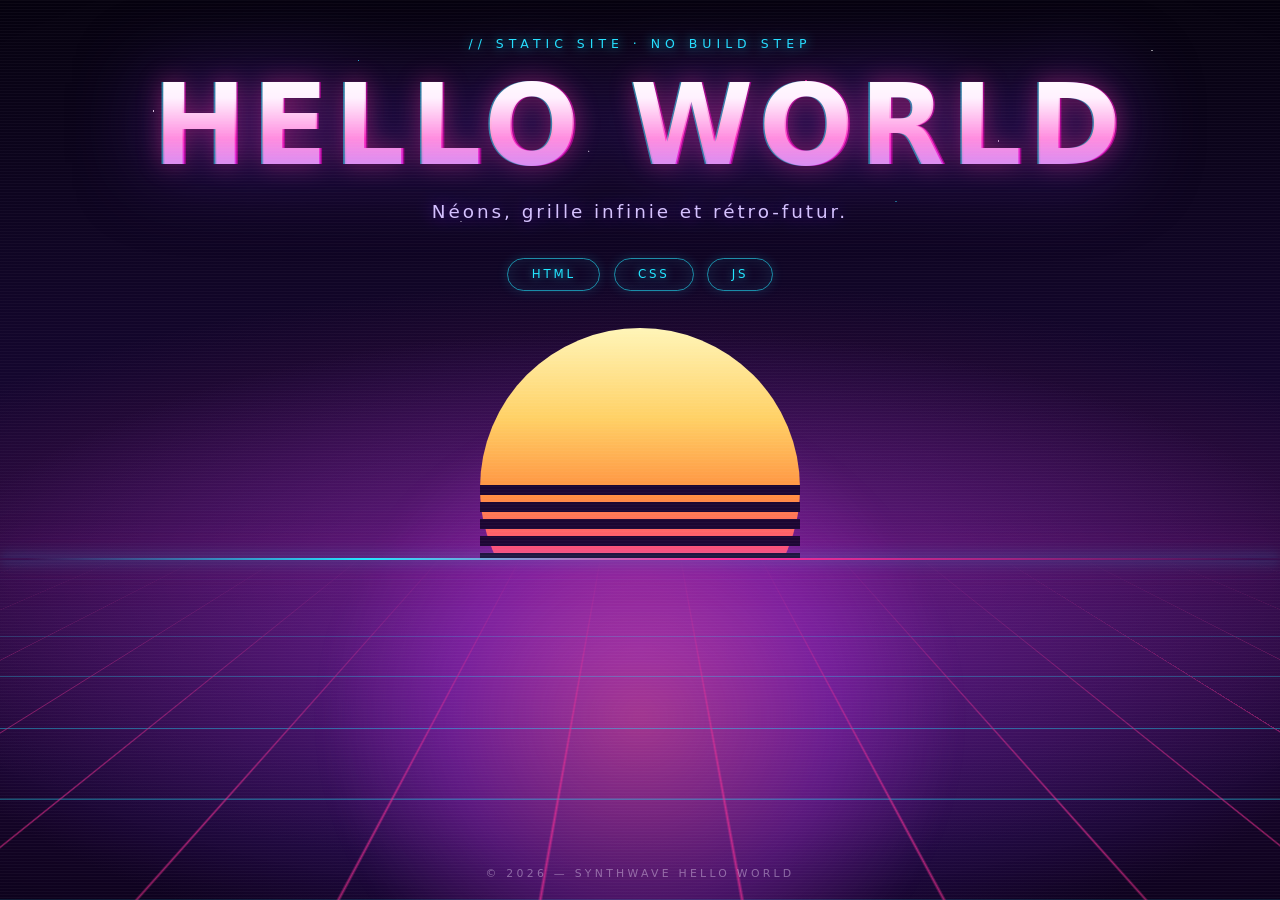
==== index.html @ bf8c0aaa "feat: replace project with a single-page synthwave Hello World site Static site with no build step a" ====
<!doctype html>
<html lang="fr">
<head>
  <meta charset="utf-8">
  <meta name="viewport" content="width=device-width, initial-scale=1">
  <title>HELLO WORLD — Synthwave</title>
  <meta name="description" content="Un site statique d'une page, hommage au synthwave : soleil néon, grille infinie et Hello World.">
  <link rel="icon" href="favicon.svg" type="image/svg+xml">
  <link rel="stylesheet" href="style.css">
</head>
<body>
  <div class="scene" aria-hidden="true">
    <div class="stars"></div>
    <div class="sun-halo"></div>
    <div class="sun"></div>
    <div class="horizon"></div>
    <div class="grid"></div>
  </div>

  <main class="content">
    <p class="eyebrow">// static site · no build step</p>
    <h1 class="title" data-text="HELLO WORLD">HELLO WORLD</h1>
    <p class="subtitle">Néons, grille infinie et rétro-futur.</p>
    <nav class="links" aria-label="Liens">
      <a href="https://developer.mozilla.org/fr/docs/Web/HTML">HTML</a>
      <a href="https://developer.mozilla.org/fr/docs/Web/CSS">CSS</a>
      <a href="https://developer.mozilla.org/fr/docs/Web/JavaScript">JS</a>
    </nav>
  </main>

  <footer class="footer">
    <span>© <span id="year">2026</span> — synthwave hello world</span>
  </footer>

  <script>
    document.getElementById("year").textContent = new Date().getFullYear();
  </script>
</body>
</html>
---- style.css ----
:root {
  --bg-deep: #06020f;
  --bg-mid: #14062e;
  --bg-low: #26093f;
  --pink: #ff2e97;
  --magenta: #ff00c8;
  --cyan: #21e6ff;
  --purple: #7b2ff7;
  --ink: #f4e9ff;
  --stripe: #1b0733;

  /* Ligne d'horizon : centre du soleil et début de la grille */
  --horizon: 62%;
  --sun-size: min(40vmin, 320px);
}

*,
*::before,
*::after {
  box-sizing: border-box;
}

html,
body {
  height: 100%;
}

body {
  margin: 0;
  min-height: 100svh;
  display: flex;
  flex-direction: column;
  align-items: center;
  overflow-x: hidden;
  color: var(--ink);
  font-family: "Avenir Next", "Trebuchet MS", system-ui, sans-serif;
  background:
    radial-gradient(120% 60% at 50% 64%, rgba(255, 46, 151, 0.22) 0%, rgba(255, 46, 151, 0) 55%),
    radial-gradient(90% 55% at 50% 72%, rgba(123, 47, 247, 0.5) 0%, rgba(123, 47, 247, 0) 65%),
    linear-gradient(180deg, var(--bg-deep) 0%, var(--bg-mid) 42%, var(--bg-low) 62%, #100322 100%);
}

/* ---------- Décor ---------- */

.scene {
  position: fixed;
  inset: 0;
  overflow: hidden;
  pointer-events: none;
  z-index: 0;
  perspective: 900px;
  perspective-origin: 50% var(--horizon);
}

.stars {
  position: absolute;
  inset: 0 0 44% 0;
  background-image:
    radial-gradient(1.5px 1.5px at 12% 22%, rgba(255, 255, 255, 0.85) 50%, transparent 51%),
    radial-gradient(1.5px 1.5px at 28% 12%, rgba(33, 230, 255, 0.8) 50%, transparent 51%),
    radial-gradient(1.5px 1.5px at 46% 30%, rgba(255, 255, 255, 0.65) 50%, transparent 51%),
    radial-gradient(2px 2px at 63% 16%, rgba(255, 46, 151, 0.85) 50%, transparent 51%),
    radial-gradient(1.5px 1.5px at 78% 28%, rgba(255, 255, 255, 0.7) 50%, transparent 51%),
    radial-gradient(1.5px 1.5px at 90% 10%, rgba(255, 255, 255, 0.55) 50%, transparent 51%),
    radial-gradient(1.5px 1.5px at 36% 44%, rgba(255, 255, 255, 0.4) 50%, transparent 51%),
    radial-gradient(1.5px 1.5px at 70% 40%, rgba(33, 230, 255, 0.45) 50%, transparent 51%);
  animation: twinkle 5s ease-in-out infinite alternate;
}

.sun-halo {
  position: absolute;
  left: 50%;
  top: calc(var(--horizon) - var(--sun-size) / 2);
  width: calc(var(--sun-size) * 2);
  aspect-ratio: 1;
  translate: -50% 0;
  border-radius: 50%;
  background: radial-gradient(
    circle,
    rgba(255, 90, 160, 0.45) 0%,
    rgba(190, 50, 220, 0.28) 42%,
    rgba(120, 40, 200, 0) 70%
  );
  filter: blur(10px);
}

/* Le soleil plonge derrière l'horizon : on ne garde que la partie visible */
.sun {
  position: absolute;
  left: 50%;
  top: calc(var(--horizon) - var(--sun-size) * 0.72);
  width: var(--sun-size);
  aspect-ratio: 1;
  translate: -50% 0;
  border-radius: 50%;
  background: linear-gradient(180deg, #fff5b8 0%, #ffd166 28%, #ff9040 52%, #ff2e97 78%, #a81c96 100%);
  clip-path: inset(0 0 28% 0);
}

/* Fentes horizontales typiques du coucher de soleil synthwave */
.sun::after {
  content: "";
  position: absolute;
  inset: 47% 0 0 0;
  background: repeating-linear-gradient(
    to bottom,
    transparent 0 7px,
    var(--stripe) 7px 17px
  );
}

.horizon {
  position: absolute;
  left: 0;
  right: 0;
  top: var(--horizon);
  height: 2px;
  background: linear-gradient(90deg, transparent 2%, var(--cyan), var(--pink) 55%, transparent 98%);
  box-shadow:
    0 0 14px rgba(33, 230, 255, 0.7),
    0 0 40px rgba(255, 46, 151, 0.55);
}

.grid {
  position: absolute;
  left: 50%;
  top: var(--horizon);
  width: 420vmax;
  height: 80vh;
  translate: -50% 0;
  transform: rotateX(76deg);
  transform-origin: 50% 0;
  background-image:
    linear-gradient(to right, rgba(255, 46, 151, 0.6) 1px, transparent 1px),
    linear-gradient(to bottom, rgba(33, 230, 255, 0.55) 1px, transparent 1px);
  background-size: 80px 80px;
  background-position: center 0;
  mask-image: linear-gradient(to bottom, transparent 0%, rgba(0, 0, 0, 0.3) 30%, #000 70%, #000 100%);
  -webkit-mask-image: linear-gradient(to bottom, transparent 0%, rgba(0, 0, 0, 0.3) 30%, #000 70%, #000 100%);
  animation: grid-scroll 2.6s linear infinite;
}

/* ---------- Contenu ---------- */

.content {
  position: relative;
  z-index: 2;
  width: 100%;
  max-width: 74rem;
  margin: 4vh auto 0;
  padding: 0 1.5rem;
  text-align: center;
}

.eyebrow {
  margin: 0 0 1.1rem;
  font-size: clamp(0.62rem, 1.5vw, 0.78rem);
  letter-spacing: 0.4em;
  text-transform: uppercase;
  color: var(--cyan);
  text-shadow: 0 0 12px rgba(33, 230, 255, 0.85);
}

.title {
  position: relative;
  margin: 0;
  font-family: "Futura", "Avenir Next Condensed", "Trebuchet MS", system-ui, sans-serif;
  font-size: clamp(2.1rem, 11vw, 7rem);
  font-weight: 800;
  line-height: 1;
  letter-spacing: 0.05em;
  background: linear-gradient(180deg, #ffffff 0%, #ffe6fb 26%, var(--pink) 62%, var(--purple) 100%);
  -webkit-background-clip: text;
  background-clip: text;
  color: transparent;
  filter: drop-shadow(0 0 12px rgba(255, 46, 151, 0.4)) drop-shadow(0 0 40px rgba(123, 47, 247, 0.5));
  animation: flicker 7s infinite;
}

/* Aberration chromatique */
.title::before,
.title::after {
  content: attr(data-text);
  position: absolute;
  inset: 0;
  background: none;
  -webkit-background-clip: border-box;
  background-clip: border-box;
  opacity: 0.5;
  mix-blend-mode: screen;
  pointer-events: none;
}

.title::before {
  color: var(--cyan);
  translate: -0.014em 0;
}

.title::after {
  color: var(--magenta);
  translate: 0.014em 0;
}

.subtitle {
  margin: 1.3rem 0 0;
  font-size: clamp(0.9rem, 2.2vw, 1.15rem);
  letter-spacing: 0.16em;
  color: #d8c6ff;
  text-shadow: 0 0 18px rgba(123, 47, 247, 0.7);
}

.links {
  display: flex;
  flex-wrap: wrap;
  gap: 0.85rem;
  justify-content: center;
  margin-top: 2.2rem;
}

.links a {
  padding: 0.55rem 1.45rem;
  border: 1px solid rgba(33, 230, 255, 0.6);
  border-radius: 999px;
  color: var(--cyan);
  font-size: 0.74rem;
  letter-spacing: 0.24em;
  text-decoration: none;
  text-transform: uppercase;
  text-shadow: 0 0 10px rgba(33, 230, 255, 0.7);
  box-shadow: inset 0 0 18px rgba(33, 230, 255, 0.1), 0 0 12px rgba(33, 230, 255, 0.15);
  transition: color 0.25s ease, border-color 0.25s ease, box-shadow 0.25s ease, translate 0.25s ease;
}

.links a:hover,
.links a:focus-visible {
  color: #fff;
  border-color: var(--pink);
  box-shadow: inset 0 0 22px rgba(255, 46, 151, 0.3), 0 0 24px rgba(255, 46, 151, 0.5);
  translate: 0 -2px;
  outline: none;
}

.footer {
  position: relative;
  z-index: 2;
  margin-top: auto;
  padding: 1.5rem 1rem 1.25rem;
  font-size: 0.68rem;
  letter-spacing: 0.3em;
  text-transform: uppercase;
  color: rgba(244, 233, 255, 0.4);
  text-align: center;
}

/* ---------- Effets plein écran ---------- */

body::after {
  content: "";
  position: fixed;
  inset: 0;
  z-index: 5;
  pointer-events: none;
  background:
    repeating-linear-gradient(to bottom, rgba(255, 255, 255, 0.03) 0 1px, transparent 1px 3px),
    radial-gradient(125% 95% at 50% 45%, transparent 58%, rgba(0, 0, 0, 0.5) 100%);
}

/* ---------- Animations ---------- */

@keyframes grid-scroll {
  from { background-position: center 0; }
  to { background-position: center 80px; }
}

@keyframes twinkle {
  from { opacity: 0.6; }
  to { opacity: 1; }
}

@keyframes flicker {
  0%, 92%, 100% { opacity: 1; }
  93% { opacity: 0.75; }
  94% { opacity: 1; }
  96% { opacity: 0.88; }
  97% { opacity: 1; }
}

@media (prefers-reduced-motion: reduce) {
  *,
  *::before,
  *::after {
    animation: none !important;
    transition: none !important;
  }
}

@media (max-height: 640px) {
  .content {
    margin-top: 3vh;
  }

  :root {
    --horizon: 64%;
  }
}

@media (max-width: 420px) {
  .eyebrow {
    letter-spacing: 0.28em;
  }

  .footer {
    letter-spacing: 0.18em;
  }
}
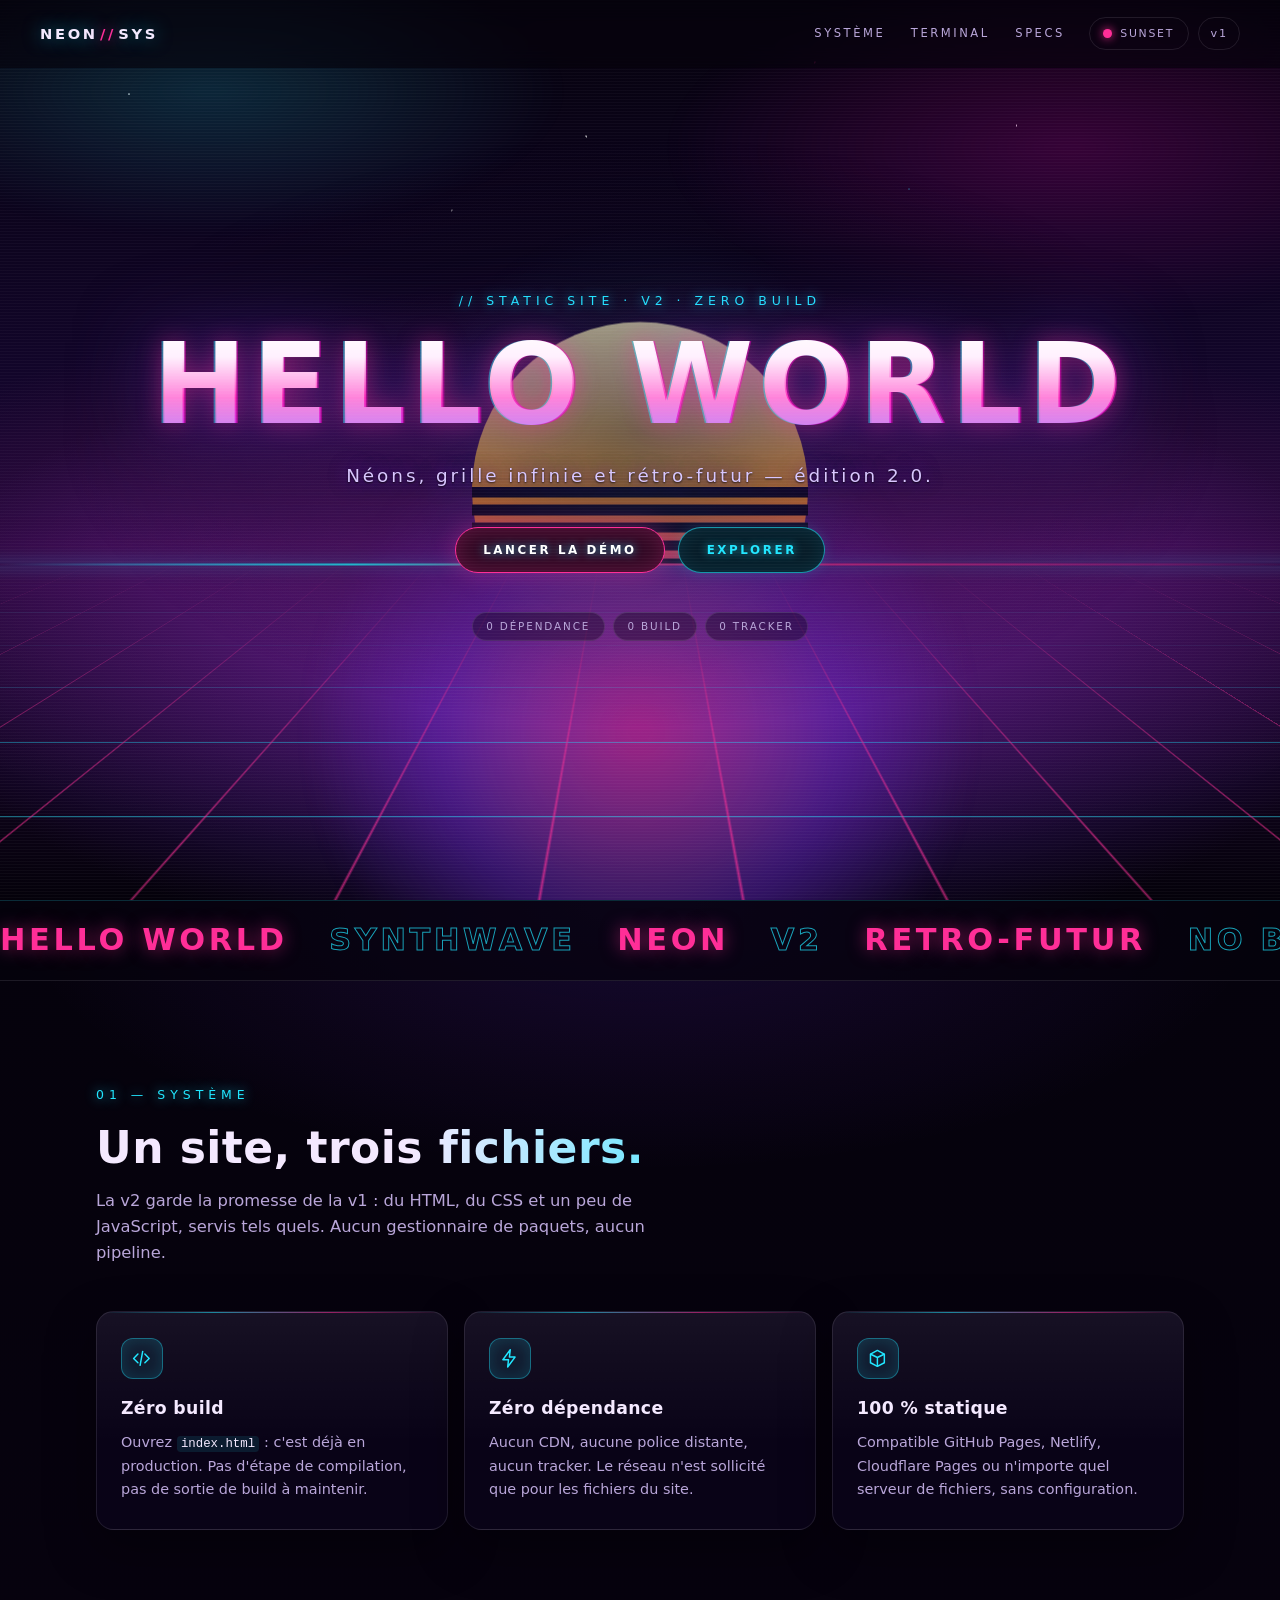
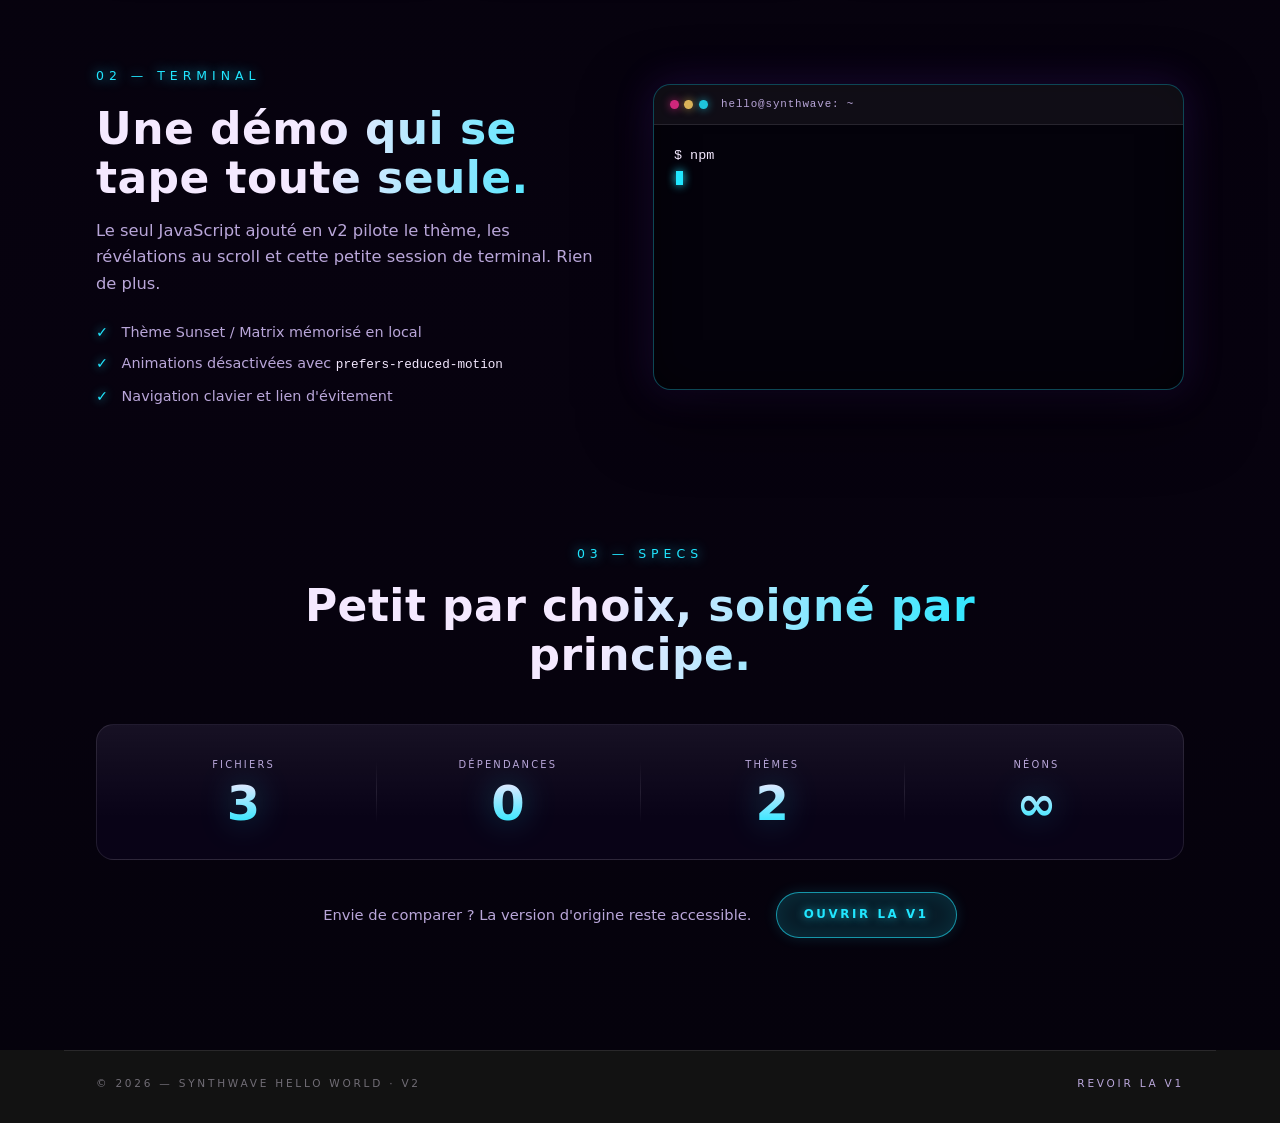
==== commit eb631213: "feat: ship synthwave site v2 with themes and terminal demo - rebuild the page with hero, system card" ====
--- a/index.html
+++ b/index.html
@@ -1,39 +1,219 @@
 <!doctype html>
-<html lang="fr">
+<html lang="fr" data-theme="sunset">
 <head>
   <meta charset="utf-8">
   <meta name="viewport" content="width=device-width, initial-scale=1">
-  <title>HELLO WORLD — Synthwave</title>
-  <meta name="description" content="Un site statique d'une page, hommage au synthwave : soleil néon, grille infinie et Hello World.">
+  <meta name="color-scheme" content="dark">
+  <title>HELLO WORLD — Synthwave v2</title>
+  <meta name="description" content="Version 2 du site statique synthwave : soleil néon, grille infinie, terminal animé et thème Matrix. Zéro build, zéro dépendance.">
+  <meta name="theme-color" content="#0b0420" id="theme-color">
+  <meta property="og:type" content="website">
+  <meta property="og:title" content="HELLO WORLD — Synthwave v2">
+  <meta property="og:description" content="Soleil néon, grille infinie, terminal animé et thème Matrix. Un site statique, zéro build, zéro dépendance.">
+  <meta property="og:locale" content="fr_FR">
   <link rel="icon" href="favicon.svg" type="image/svg+xml">
   <link rel="stylesheet" href="style.css">
+  <noscript>
+    <style>.theme-toggle { display: none; }</style>
+  </noscript>
+  <script>
+    /* Applique le thème sauvegardé avant le premier rendu (évite le flash). */
+    (function () {
+      var theme = "sunset";
+      try {
+        var saved = localStorage.getItem("sw-theme");
+        if (saved === "matrix" || saved === "sunset") theme = saved;
+      } catch (error) { /* stockage indisponible : on garde le thème par défaut */ }
+      document.documentElement.dataset.theme = theme;
+      document.documentElement.classList.add("js");
+    })();
+  </script>
 </head>
 <body>
+  <a class="skip-link" href="#main">Aller au contenu</a>
+
   <div class="scene" aria-hidden="true">
-    <div class="stars"></div>
+    <div class="scene__stars"></div>
+    <div class="scene__aurora"></div>
     <div class="sun-halo"></div>
     <div class="sun"></div>
     <div class="horizon"></div>
     <div class="grid"></div>
   </div>
 
-  <main class="content">
-    <p class="eyebrow">// static site · no build step</p>
-    <h1 class="title" data-text="HELLO WORLD">HELLO WORLD</h1>
-    <p class="subtitle">Néons, grille infinie et rétro-futur.</p>
-    <nav class="links" aria-label="Liens">
-      <a href="https://developer.mozilla.org/fr/docs/Web/HTML">HTML</a>
-      <a href="https://developer.mozilla.org/fr/docs/Web/CSS">CSS</a>
-      <a href="https://developer.mozilla.org/fr/docs/Web/JavaScript">JS</a>
+  <div class="cursor-glow" aria-hidden="true"></div>
+
+  <header class="topbar" id="topbar">
+    <a class="brand" href="#top" aria-label="NEON SYS, retour en haut">
+      NEON<span class="brand__slash">//</span>SYS
+    </a>
+
+    <nav class="topnav" aria-label="Navigation principale">
+      <a href="#system">Système</a>
+      <a href="#terminal">Terminal</a>
+      <a href="#specs">Specs</a>
     </nav>
+
+    <div class="topbar__actions">
+      <button class="theme-toggle" type="button" id="theme-toggle" aria-pressed="false">
+        <span class="theme-toggle__dot" aria-hidden="true"></span>
+        <span class="theme-toggle__label">Sunset</span>
+      </button>
+      <a class="ghost-btn" href="v1/index.html" aria-label="Voir la version 1" title="Voir la version 1">v1</a>
+    </div>
+  </header>
+
+  <main id="main">
+    <section class="hero" id="top" aria-labelledby="hero-title">
+      <p class="eyebrow reveal">// static site · v2 · zero build</p>
+      <h1 class="title reveal" id="hero-title" data-text="HELLO WORLD">HELLO WORLD</h1>
+      <p class="subtitle reveal">Néons, grille infinie et rétro-futur — édition 2.0.</p>
+
+      <div class="hero__actions reveal">
+        <a class="btn btn--primary" href="#terminal">Lancer la démo</a>
+        <a class="btn" href="#system">Explorer</a>
+      </div>
+
+      <ul class="chips reveal" aria-label="Points clés">
+        <li>0 dépendance</li>
+        <li>0 build</li>
+        <li>0 tracker</li>
+      </ul>
+    </section>
+
+    <div class="page">
+      <div class="marquee" aria-hidden="true">
+        <div class="marquee__track">
+          <div class="marquee__group">
+            <span>Hello World</span><span class="marquee__outline">Synthwave</span><span>Neon</span><span class="marquee__outline">V2</span><span>Retro-futur</span><span class="marquee__outline">No build</span>
+          </div>
+          <div class="marquee__group">
+            <span>Hello World</span><span class="marquee__outline">Synthwave</span><span>Neon</span><span class="marquee__outline">V2</span><span>Retro-futur</span><span class="marquee__outline">No build</span>
+          </div>
+        </div>
+      </div>
+
+      <section class="section" id="system" aria-labelledby="system-title">
+        <header class="section__head reveal">
+          <p class="eyebrow">01 — Système</p>
+          <h2 id="system-title">Un site, trois fichiers.</h2>
+          <p class="lead">
+            La v2 garde la promesse de la v1 : du HTML, du CSS et un peu de JavaScript,
+            servis tels quels. Aucun gestionnaire de paquets, aucun pipeline.
+          </p>
+        </header>
+
+        <div class="cards">
+          <article class="card reveal">
+            <span class="card__icon" aria-hidden="true">
+              <svg viewBox="0 0 24 24" fill="none" stroke="currentColor" stroke-width="1.7" stroke-linecap="round" stroke-linejoin="round">
+                <path d="m8 7-5 5 5 5M16 7l5 5-5 5M13.5 4l-3 16"/>
+              </svg>
+            </span>
+            <h3>Zéro build</h3>
+            <p>Ouvrez <code>index.html</code> : c'est déjà en production. Pas d'étape de compilation, pas de sortie de build à maintenir.</p>
+          </article>
+
+          <article class="card reveal">
+            <span class="card__icon" aria-hidden="true">
+              <svg viewBox="0 0 24 24" fill="none" stroke="currentColor" stroke-width="1.7" stroke-linecap="round" stroke-linejoin="round">
+                <path d="M13 2 4.5 13.5H11l-1 8.5 8.5-11.5H12l1-8.5Z"/>
+              </svg>
+            </span>
+            <h3>Zéro dépendance</h3>
+            <p>Aucun CDN, aucune police distante, aucun tracker. Le réseau n'est sollicité que pour les fichiers du site.</p>
+          </article>
+
+          <article class="card reveal">
+            <span class="card__icon" aria-hidden="true">
+              <svg viewBox="0 0 24 24" fill="none" stroke="currentColor" stroke-width="1.7" stroke-linecap="round" stroke-linejoin="round">
+                <path d="M12 2.8 20 7v10l-8 4.2L4 17V7l8-4.2Z"/>
+                <path d="M4.3 7.2 12 11l7.7-3.8M12 11v10.2"/>
+              </svg>
+            </span>
+            <h3>100 % statique</h3>
+            <p>Compatible GitHub Pages, Netlify, Cloudflare Pages ou n'importe quel serveur de fichiers, sans configuration.</p>
+          </article>
+        </div>
+      </section>
+
+      <section class="section" id="terminal" aria-labelledby="terminal-title">
+        <div class="split">
+          <header class="section__head reveal">
+            <p class="eyebrow">02 — Terminal</p>
+            <h2 id="terminal-title">Une démo qui se tape toute seule.</h2>
+            <p class="lead">
+              Le seul JavaScript ajouté en v2 pilote le thème, les révélations au scroll
+              et cette petite session de terminal. Rien de plus.
+            </p>
+            <ul class="checks">
+              <li>Thème Sunset / Matrix mémorisé en local</li>
+              <li>Animations désactivées avec <code>prefers-reduced-motion</code></li>
+              <li>Navigation clavier et lien d'évitement</li>
+            </ul>
+          </header>
+
+          <p class="sr-only">
+            Démonstration : la commande <code>npm run hello</code> affiche <strong>HELLO WORLD</strong>,
+            prête en 0,00 s, sans build ni dépendance.
+          </p>
+
+          <div class="terminal reveal" aria-hidden="true">
+            <div class="terminal__bar">
+              <span class="terminal__lights"><i></i><i></i><i></i></span>
+              <span class="terminal__title">hello@synthwave: ~</span>
+            </div>
+            <div class="terminal__body" id="terminal-output">
+              <noscript>
+                <pre>$ npm run hello
+&gt; synthwave@2.0.0 hello
+&gt; echo "HELLO WORLD"
+HELLO WORLD
+✓ ready in 0.00s — zero build, zero deps</pre>
+              </noscript>
+            </div>
+          </div>
+        </div>
+      </section>
+
+      <section class="section section--specs" id="specs" aria-labelledby="specs-title">
+        <header class="section__head section__head--center reveal">
+          <p class="eyebrow">03 — Specs</p>
+          <h2 id="specs-title">Petit par choix, soigné par principe.</h2>
+        </header>
+
+        <dl class="stats reveal">
+          <div class="stat">
+            <dt>Fichiers</dt>
+            <dd>3</dd>
+          </div>
+          <div class="stat">
+            <dt>Dépendances</dt>
+            <dd>0</dd>
+          </div>
+          <div class="stat">
+            <dt>Thèmes</dt>
+            <dd>2</dd>
+          </div>
+          <div class="stat">
+            <dt>Néons</dt>
+            <dd>∞</dd>
+          </div>
+        </dl>
+
+        <div class="specs__cta reveal">
+          <p>Envie de comparer ? La version d'origine reste accessible.</p>
+          <a class="btn" href="v1/index.html">Ouvrir la v1</a>
+        </div>
+      </section>
+    </div>
   </main>
 
   <footer class="footer">
-    <span>© <span id="year">2026</span> — synthwave hello world</span>
+    <p>© <span id="year">2026</span> — synthwave hello world · v2</p>
+    <a href="v1/index.html">Revoir la v1</a>
   </footer>
 
-  <script>
-    document.getElementById("year").textContent = new Date().getFullYear();
-  </script>
+  <script src="app.js" defer></script>
 </body>
 </html>
--- a/style.css
+++ b/style.css
@@ -1,17 +1,65 @@
+/* ==========================================================================
+   HELLO WORLD — Synthwave v2
+   Feuille de style unique, sans dépendance ni étape de build.
+   ========================================================================== */
+
 :root {
-  --bg-deep: #06020f;
-  --bg-mid: #14062e;
-  --bg-low: #26093f;
+  color-scheme: dark;
+
+  --bg-deep: #05020c;
+  --bg-mid: #12052a;
+  --bg-low: #23083c;
   --pink: #ff2e97;
   --magenta: #ff00c8;
   --cyan: #21e6ff;
   --purple: #7b2ff7;
   --ink: #f4e9ff;
+  --muted: #b9a6d9;
   --stripe: #1b0733;
+
+  --title-a: #ffffff;
+  --title-b: #ffe6fb;
+  --sun-a: #fff5b8;
+  --sun-b: #ffd166;
+  --sun-c: #ff9040;
+  --sun-d: #ff2e97;
+  --sun-e: #a81c96;
+
+  --panel: rgba(12, 5, 28, 0.74);
+  --panel-border: rgba(244, 233, 255, 0.1);
+  --panel-highlight: rgba(255, 255, 255, 0.055);
 
   /* Ligne d'horizon : centre du soleil et début de la grille */
   --horizon: 62%;
   --sun-size: min(40vmin, 320px);
+  --topbar-h: 4.25rem;
+  --radius: 1.1rem;
+  --page-max: 72rem;
+}
+
+html[data-theme="matrix"] {
+  --bg-deep: #010603;
+  --bg-mid: #04120a;
+  --bg-low: #07200f;
+  --pink: #b6ff3c;
+  --magenta: #62ff6a;
+  --cyan: #7dffb0;
+  --purple: #1f9e3c;
+  --ink: #eafff0;
+  --muted: #9fd6b0;
+  --stripe: #06150a;
+
+  --title-a: #ffffff;
+  --title-b: #d9ffe4;
+  --sun-a: #f2ffe0;
+  --sun-b: #b6ff3c;
+  --sun-c: #4ade80;
+  --sun-d: #16a34a;
+  --sun-e: #065f46;
+
+  --panel: rgba(3, 16, 8, 0.76);
+  --panel-border: rgba(125, 255, 176, 0.14);
+  --panel-highlight: rgba(125, 255, 176, 0.06);
 }
 
 *,
@@ -20,51 +68,145 @@
   box-sizing: border-box;
 }
 
+html {
+  scroll-behavior: smooth;
+  scroll-padding-top: calc(var(--topbar-h) + 1rem);
+}
+
 html,
 body {
-  height: 100%;
+  min-height: 100%;
 }
 
 body {
   margin: 0;
   min-height: 100svh;
-  display: flex;
-  flex-direction: column;
-  align-items: center;
   overflow-x: hidden;
   color: var(--ink);
   font-family: "Avenir Next", "Trebuchet MS", system-ui, sans-serif;
+  line-height: 1.6;
   background:
-    radial-gradient(120% 60% at 50% 64%, rgba(255, 46, 151, 0.22) 0%, rgba(255, 46, 151, 0) 55%),
-    radial-gradient(90% 55% at 50% 72%, rgba(123, 47, 247, 0.5) 0%, rgba(123, 47, 247, 0) 65%),
-    linear-gradient(180deg, var(--bg-deep) 0%, var(--bg-mid) 42%, var(--bg-low) 62%, #100322 100%);
+    radial-gradient(120% 60% at 50% 64%, color-mix(in srgb, var(--pink) 22%, transparent) 0%, transparent 55%),
+    radial-gradient(90% 55% at 50% 72%, color-mix(in srgb, var(--purple) 50%, transparent) 0%, transparent 65%),
+    linear-gradient(180deg, var(--bg-deep) 0%, var(--bg-mid) 42%, var(--bg-low) 62%, var(--bg-deep) 100%);
+  background-attachment: fixed;
+  transition: background-color 0.4s ease;
+}
+
+img,
+svg {
+  display: block;
+  max-width: 100%;
+}
+
+code,
+pre {
+  font-family: "SFMono-Regular", "Cascadia Code", "Fira Code", ui-monospace, monospace;
+}
+
+a {
+  color: var(--cyan);
+}
+
+:focus-visible {
+  outline: 2px solid var(--cyan);
+  outline-offset: 4px;
+  border-radius: 4px;
+}
+
+::selection {
+  background: color-mix(in srgb, var(--pink) 55%, transparent);
+  color: #fff;
+}
+
+/* ---------- Utilitaires ---------- */
+
+.skip-link {
+  position: fixed;
+  top: 0.75rem;
+  left: 0.75rem;
+  z-index: 100;
+  padding: 0.6rem 1rem;
+  border-radius: 999px;
+  background: var(--ink);
+  color: var(--bg-deep);
+  font-size: 0.8rem;
+  font-weight: 700;
+  text-decoration: none;
+  transform: translateY(-200%);
+  transition: transform 0.2s ease;
+}
+
+.skip-link:focus-visible {
+  transform: none;
+}
+
+.sr-only {
+  position: absolute;
+  width: 1px;
+  height: 1px;
+  padding: 0;
+  margin: -1px;
+  overflow: hidden;
+  clip: rect(0 0 0 0);
+  white-space: nowrap;
+  border: 0;
+}
+
+html.js .reveal {
+  opacity: 0;
+  transform: translateY(22px);
+  transition:
+    opacity 0.7s ease,
+    transform 0.7s cubic-bezier(0.2, 0.8, 0.2, 1);
+}
+
+html.js .reveal.is-visible {
+  opacity: 1;
+  transform: none;
 }
 
 /* ---------- Décor ---------- */
 
 .scene {
-  position: fixed;
-  inset: 0;
+  position: absolute;
+  top: 0;
+  left: 0;
+  right: 0;
+  height: 100svh;
+  z-index: 0;
   overflow: hidden;
   pointer-events: none;
-  z-index: 0;
   perspective: 900px;
   perspective-origin: 50% var(--horizon);
-}
-
-.stars {
+  transform: translate3d(calc(var(--px, 0) * -14px), calc(var(--py, 0) * -10px), 0) scale(1.05);
+  transition: transform 0.45s ease-out;
+  will-change: transform;
+}
+
+.scene__stars {
   position: absolute;
   inset: 0 0 44% 0;
   background-image:
     radial-gradient(1.5px 1.5px at 12% 22%, rgba(255, 255, 255, 0.85) 50%, transparent 51%),
-    radial-gradient(1.5px 1.5px at 28% 12%, rgba(33, 230, 255, 0.8) 50%, transparent 51%),
+    radial-gradient(1.5px 1.5px at 28% 12%, color-mix(in srgb, var(--cyan) 80%, transparent) 50%, transparent 51%),
     radial-gradient(1.5px 1.5px at 46% 30%, rgba(255, 255, 255, 0.65) 50%, transparent 51%),
-    radial-gradient(2px 2px at 63% 16%, rgba(255, 46, 151, 0.85) 50%, transparent 51%),
+    radial-gradient(2px 2px at 63% 16%, color-mix(in srgb, var(--pink) 85%, transparent) 50%, transparent 51%),
     radial-gradient(1.5px 1.5px at 78% 28%, rgba(255, 255, 255, 0.7) 50%, transparent 51%),
     radial-gradient(1.5px 1.5px at 90% 10%, rgba(255, 255, 255, 0.55) 50%, transparent 51%),
     radial-gradient(1.5px 1.5px at 36% 44%, rgba(255, 255, 255, 0.4) 50%, transparent 51%),
-    radial-gradient(1.5px 1.5px at 70% 40%, rgba(33, 230, 255, 0.45) 50%, transparent 51%);
+    radial-gradient(1.5px 1.5px at 70% 40%, color-mix(in srgb, var(--cyan) 45%, transparent) 50%, transparent 51%);
   animation: twinkle 5s ease-in-out infinite alternate;
+}
+
+.scene__aurora {
+  position: absolute;
+  inset: 0;
+  background:
+    radial-gradient(38% 22% at 18% 12%, color-mix(in srgb, var(--cyan) 16%, transparent), transparent 70%),
+    radial-gradient(42% 26% at 82% 18%, color-mix(in srgb, var(--magenta) 18%, transparent), transparent 72%);
+  filter: blur(6px);
+  animation: aurora 12s ease-in-out infinite alternate;
 }
 
 .sun-halo {
@@ -77,9 +219,9 @@
   border-radius: 50%;
   background: radial-gradient(
     circle,
-    rgba(255, 90, 160, 0.45) 0%,
-    rgba(190, 50, 220, 0.28) 42%,
-    rgba(120, 40, 200, 0) 70%
+    color-mix(in srgb, var(--pink) 45%, transparent) 0%,
+    color-mix(in srgb, var(--purple) 30%, transparent) 42%,
+    transparent 70%
   );
   filter: blur(10px);
 }
@@ -93,8 +235,16 @@
   aspect-ratio: 1;
   translate: -50% 0;
   border-radius: 50%;
-  background: linear-gradient(180deg, #fff5b8 0%, #ffd166 28%, #ff9040 52%, #ff2e97 78%, #a81c96 100%);
+  background: linear-gradient(
+    180deg,
+    var(--sun-a) 0%,
+    var(--sun-b) 28%,
+    var(--sun-c) 52%,
+    var(--sun-d) 78%,
+    var(--sun-e) 100%
+  );
   clip-path: inset(0 0 28% 0);
+  transition: background 0.4s ease;
 }
 
 /* Fentes horizontales typiques du coucher de soleil synthwave */
@@ -117,8 +267,8 @@
   height: 2px;
   background: linear-gradient(90deg, transparent 2%, var(--cyan), var(--pink) 55%, transparent 98%);
   box-shadow:
-    0 0 14px rgba(33, 230, 255, 0.7),
-    0 0 40px rgba(255, 46, 151, 0.55);
+    0 0 14px color-mix(in srgb, var(--cyan) 70%, transparent),
+    0 0 40px color-mix(in srgb, var(--pink) 55%, transparent);
 }
 
 .grid {
@@ -131,8 +281,8 @@
   transform: rotateX(76deg);
   transform-origin: 50% 0;
   background-image:
-    linear-gradient(to right, rgba(255, 46, 151, 0.6) 1px, transparent 1px),
-    linear-gradient(to bottom, rgba(33, 230, 255, 0.55) 1px, transparent 1px);
+    linear-gradient(to right, color-mix(in srgb, var(--pink) 60%, transparent) 1px, transparent 1px),
+    linear-gradient(to bottom, color-mix(in srgb, var(--cyan) 55%, transparent) 1px, transparent 1px);
   background-size: 80px 80px;
   background-position: center 0;
   mask-image: linear-gradient(to bottom, transparent 0%, rgba(0, 0, 0, 0.3) 30%, #000 70%, #000 100%);
@@ -140,25 +290,211 @@
   animation: grid-scroll 2.6s linear infinite;
 }
 
-/* ---------- Contenu ---------- */
-
-.content {
+.cursor-glow {
+  position: fixed;
+  inset: 0;
+  z-index: 1;
+  pointer-events: none;
+  opacity: 0;
+  background: radial-gradient(
+    340px circle at var(--gx, 50%) var(--gy, 50%),
+    color-mix(in srgb, var(--cyan) 12%, transparent),
+    transparent 68%
+  );
+  transition: opacity 0.4s ease;
+}
+
+body.has-pointer .cursor-glow {
+  opacity: 1;
+}
+
+/* ---------- Barre supérieure ---------- */
+
+.topbar {
+  position: fixed;
+  inset: 0 0 auto 0;
+  z-index: 50;
+  display: flex;
+  align-items: center;
+  gap: 1.5rem;
+  height: var(--topbar-h);
+  padding: 0 clamp(1rem, 4vw, 2.5rem);
+  background: color-mix(in srgb, var(--bg-deep) 62%, transparent);
+  border-bottom: 1px solid transparent;
+  backdrop-filter: blur(14px);
+  -webkit-backdrop-filter: blur(14px);
+  transition: border-color 0.3s ease, background-color 0.3s ease;
+}
+
+.topbar.is-scrolled {
+  background: color-mix(in srgb, var(--bg-deep) 84%, transparent);
+  border-bottom-color: var(--panel-border);
+}
+
+.brand {
+  margin-right: auto;
+  color: var(--ink);
+  font-size: 0.92rem;
+  font-weight: 800;
+  letter-spacing: 0.18em;
+  text-decoration: none;
+  text-shadow: 0 0 18px color-mix(in srgb, var(--cyan) 55%, transparent);
+}
+
+.brand__slash {
+  margin: 0 0.15em;
+  color: var(--pink);
+  text-shadow: 0 0 16px var(--pink);
+}
+
+.topnav {
+  display: flex;
+  gap: 1.6rem;
+}
+
+.topnav a {
+  position: relative;
+  color: var(--muted);
+  font-size: 0.72rem;
+  letter-spacing: 0.22em;
+  text-decoration: none;
+  text-transform: uppercase;
+  transition: color 0.25s ease;
+}
+
+.topnav a::after {
+  content: "";
+  position: absolute;
+  left: 0;
+  right: 0;
+  bottom: -0.35rem;
+  height: 1px;
+  background: var(--cyan);
+  box-shadow: 0 0 10px var(--cyan);
+  transform: scaleX(0);
+  transition: transform 0.25s ease;
+}
+
+.topnav a:hover,
+.topnav a:focus-visible {
+  color: var(--ink);
+}
+
+.topnav a:hover::after,
+.topnav a:focus-visible::after {
+  transform: scaleX(1);
+}
+
+.topbar__actions {
+  display: flex;
+  align-items: center;
+  gap: 0.6rem;
+}
+
+.theme-toggle {
+  display: inline-flex;
+  align-items: center;
+  gap: 0.5rem;
+  padding: 0.45rem 0.85rem;
+  border: 1px solid var(--panel-border);
+  border-radius: 999px;
+  background: transparent;
+  color: var(--muted);
+  font: inherit;
+  font-size: 0.68rem;
+  letter-spacing: 0.16em;
+  text-transform: uppercase;
+  cursor: pointer;
+  transition: color 0.25s ease, border-color 0.25s ease, box-shadow 0.25s ease;
+}
+
+.theme-toggle:hover {
+  color: var(--ink);
+  border-color: var(--cyan);
+  box-shadow: 0 0 18px color-mix(in srgb, var(--cyan) 25%, transparent);
+}
+
+.theme-toggle__dot {
+  width: 0.55rem;
+  height: 0.55rem;
+  border-radius: 50%;
+  background: var(--pink);
+  box-shadow: 0 0 10px var(--pink);
+  transition: background-color 0.3s ease, box-shadow 0.3s ease;
+}
+
+html[data-theme="matrix"] .theme-toggle__dot {
+  background: var(--cyan);
+  box-shadow: 0 0 10px var(--cyan);
+}
+
+.ghost-btn {
+  display: inline-flex;
+  align-items: center;
+  justify-content: center;
+  min-width: 2.4rem;
+  height: 2.1rem;
+  padding: 0 0.7rem;
+  border: 1px solid var(--panel-border);
+  border-radius: 999px;
+  color: var(--muted);
+  font-size: 0.7rem;
+  letter-spacing: 0.16em;
+  text-decoration: none;
+  transition: color 0.25s ease, border-color 0.25s ease;
+}
+
+.ghost-btn:hover,
+.ghost-btn:focus-visible {
+  color: var(--ink);
+  border-color: var(--pink);
+}
+
+/* ---------- Héros ---------- */
+
+main {
   position: relative;
   z-index: 2;
-  width: 100%;
-  max-width: 74rem;
-  margin: 4vh auto 0;
-  padding: 0 1.5rem;
+}
+
+.hero {
+  position: relative;
+  display: flex;
+  flex-direction: column;
+  align-items: center;
+  justify-content: center;
+  min-height: 100svh;
+  padding: calc(var(--topbar-h) + 4vh) 1.5rem 8vh;
   text-align: center;
+}
+
+/* Voile doux pour garder le texte lisible devant le soleil */
+.hero::before {
+  content: "";
+  position: absolute;
+  inset: 0;
+  z-index: 0;
+  pointer-events: none;
+  background: radial-gradient(
+    58% 42% at 50% 48%,
+    color-mix(in srgb, var(--bg-deep) 52%, transparent) 0%,
+    color-mix(in srgb, var(--bg-deep) 20%, transparent) 55%,
+    transparent 78%
+  );
+}
+
+.hero > * {
+  position: relative;
+  z-index: 1;
 }
 
 .eyebrow {
   margin: 0 0 1.1rem;
+  color: var(--cyan);
   font-size: clamp(0.62rem, 1.5vw, 0.78rem);
   letter-spacing: 0.4em;
   text-transform: uppercase;
-  color: var(--cyan);
-  text-shadow: 0 0 12px rgba(33, 230, 255, 0.85);
+  text-shadow: 0 0 12px color-mix(in srgb, var(--cyan) 85%, transparent);
 }
 
 .title {
@@ -169,11 +505,12 @@
   font-weight: 800;
   line-height: 1;
   letter-spacing: 0.05em;
-  background: linear-gradient(180deg, #ffffff 0%, #ffe6fb 26%, var(--pink) 62%, var(--purple) 100%);
+  background: linear-gradient(180deg, var(--title-a) 0%, var(--title-b) 26%, var(--pink) 62%, var(--purple) 100%);
   -webkit-background-clip: text;
   background-clip: text;
   color: transparent;
-  filter: drop-shadow(0 0 12px rgba(255, 46, 151, 0.4)) drop-shadow(0 0 40px rgba(123, 47, 247, 0.5));
+  filter: drop-shadow(0 0 12px color-mix(in srgb, var(--pink) 40%, transparent))
+    drop-shadow(0 0 40px color-mix(in srgb, var(--purple) 50%, transparent));
   animation: flicker 7s infinite;
 }
 
@@ -186,7 +523,7 @@
   background: none;
   -webkit-background-clip: border-box;
   background-clip: border-box;
-  opacity: 0.5;
+  opacity: 0.45;
   mix-blend-mode: screen;
   pointer-events: none;
 }
@@ -201,55 +538,537 @@
   translate: 0.014em 0;
 }
 
+.title:hover {
+  animation: glitch 0.4s steps(2, end) infinite;
+}
+
 .subtitle {
   margin: 1.3rem 0 0;
+  color: #d8c6ff;
   font-size: clamp(0.9rem, 2.2vw, 1.15rem);
   letter-spacing: 0.16em;
-  color: #d8c6ff;
-  text-shadow: 0 0 18px rgba(123, 47, 247, 0.7);
-}
-
-.links {
+  text-shadow:
+    0 1px 2px rgba(0, 0, 0, 0.75),
+    0 0 18px rgba(0, 0, 0, 0.55),
+    0 0 18px color-mix(in srgb, var(--purple) 70%, transparent);
+}
+
+html[data-theme="matrix"] .subtitle {
+  color: var(--muted);
+}
+
+.hero__actions {
   display: flex;
   flex-wrap: wrap;
   gap: 0.85rem;
   justify-content: center;
-  margin-top: 2.2rem;
-}
-
-.links a {
-  padding: 0.55rem 1.45rem;
-  border: 1px solid rgba(33, 230, 255, 0.6);
+  margin-top: 2.3rem;
+}
+
+.btn {
+  display: inline-flex;
+  align-items: center;
+  justify-content: center;
+  gap: 0.5rem;
+  padding: 0.78rem 1.7rem;
+  border: 1px solid color-mix(in srgb, var(--cyan) 60%, transparent);
   border-radius: 999px;
+  background: color-mix(in srgb, var(--cyan) 12%, var(--bg-deep) 88%);
   color: var(--cyan);
   font-size: 0.74rem;
-  letter-spacing: 0.24em;
+  font-weight: 600;
+  letter-spacing: 0.22em;
   text-decoration: none;
   text-transform: uppercase;
-  text-shadow: 0 0 10px rgba(33, 230, 255, 0.7);
-  box-shadow: inset 0 0 18px rgba(33, 230, 255, 0.1), 0 0 12px rgba(33, 230, 255, 0.15);
-  transition: color 0.25s ease, border-color 0.25s ease, box-shadow 0.25s ease, translate 0.25s ease;
-}
-
-.links a:hover,
-.links a:focus-visible {
+  text-shadow: 0 0 10px color-mix(in srgb, var(--cyan) 70%, transparent);
+  box-shadow:
+    inset 0 0 18px color-mix(in srgb, var(--cyan) 10%, transparent),
+    0 0 14px color-mix(in srgb, var(--cyan) 14%, transparent);
+  transition:
+    color 0.25s ease,
+    border-color 0.25s ease,
+    box-shadow 0.25s ease,
+    transform 0.25s ease,
+    background-color 0.25s ease;
+}
+
+.btn:hover,
+.btn:focus-visible {
   color: #fff;
   border-color: var(--pink);
-  box-shadow: inset 0 0 22px rgba(255, 46, 151, 0.3), 0 0 24px rgba(255, 46, 151, 0.5);
-  translate: 0 -2px;
-  outline: none;
-}
+  background: color-mix(in srgb, var(--pink) 20%, var(--bg-deep) 80%);
+  box-shadow:
+    inset 0 0 22px color-mix(in srgb, var(--pink) 26%, transparent),
+    0 0 28px color-mix(in srgb, var(--pink) 45%, transparent);
+  transform: translateY(-2px);
+}
+
+.btn--primary {
+  border-color: var(--pink);
+  background: color-mix(in srgb, var(--pink) 18%, var(--bg-deep) 82%);
+  color: #fff;
+  box-shadow:
+    inset 0 0 20px color-mix(in srgb, var(--pink) 22%, transparent),
+    0 0 26px color-mix(in srgb, var(--pink) 32%, transparent);
+}
+
+.chips {
+  display: flex;
+  flex-wrap: wrap;
+  gap: 0.5rem;
+  justify-content: center;
+  margin: 2.4rem 0 0;
+  padding: 0;
+  list-style: none;
+}
+
+.chips li {
+  padding: 0.35rem 0.85rem;
+  border: 1px solid var(--panel-border);
+  border-radius: 999px;
+  color: var(--muted);
+  font-size: 0.65rem;
+  letter-spacing: 0.18em;
+  text-transform: uppercase;
+  background: color-mix(in srgb, var(--bg-deep) 35%, transparent);
+}
+
+/* ---------- Pages de contenu ---------- */
+
+.page {
+  position: relative;
+  z-index: 2;
+  background:
+    radial-gradient(70% 22% at 50% 0%, color-mix(in srgb, var(--purple) 16%, transparent), transparent 70%),
+    linear-gradient(180deg, var(--bg-deep) 0%, #07020f 60%, var(--bg-deep) 100%);
+  border-top: 1px solid color-mix(in srgb, var(--cyan) 18%, transparent);
+}
+
+html[data-theme="matrix"] .page {
+  background:
+    radial-gradient(70% 22% at 50% 0%, color-mix(in srgb, var(--cyan) 10%, transparent), transparent 70%),
+    linear-gradient(180deg, var(--bg-deep) 0%, #020a05 60%, var(--bg-deep) 100%);
+}
+
+.marquee {
+  overflow: hidden;
+  padding: 0.95rem 0;
+  border-bottom: 1px solid var(--panel-border);
+  background: color-mix(in srgb, var(--bg-deep) 70%, transparent);
+}
+
+.marquee__track {
+  display: flex;
+  width: max-content;
+  animation: marquee 32s linear infinite;
+}
+
+.marquee:hover .marquee__track {
+  animation-play-state: paused;
+}
+
+.marquee__group {
+  display: flex;
+  flex-shrink: 0;
+  align-items: center;
+  gap: 2.6rem;
+  padding-right: 2.6rem;
+}
+
+.marquee__group span {
+  color: var(--pink);
+  font-size: clamp(1.1rem, 3.2vw, 1.9rem);
+  font-weight: 800;
+  letter-spacing: 0.12em;
+  text-transform: uppercase;
+  text-shadow: 0 0 18px color-mix(in srgb, var(--pink) 55%, transparent);
+  white-space: nowrap;
+}
+
+.marquee__group .marquee__outline {
+  color: transparent;
+  -webkit-text-stroke: 1px color-mix(in srgb, var(--cyan) 70%, transparent);
+  text-shadow: none;
+}
+
+/* ---------- Sections ---------- */
+
+.section {
+  width: 100%;
+  max-width: var(--page-max);
+  margin: 0 auto;
+  padding: clamp(3.5rem, 9vw, 6.5rem) clamp(1.15rem, 4vw, 2rem);
+}
+
+.section + .section {
+  padding-top: clamp(1rem, 3vw, 2rem);
+}
+
+.section__head {
+  max-width: 44rem;
+  margin-bottom: clamp(1.8rem, 4vw, 2.8rem);
+}
+
+.section__head--center {
+  margin-inline: auto;
+  text-align: center;
+}
+
+.section__head h2 {
+  margin: 0;
+  font-family: "Futura", "Avenir Next Condensed", "Trebuchet MS", system-ui, sans-serif;
+  font-size: clamp(1.65rem, 4.4vw, 2.75rem);
+  line-height: 1.12;
+  letter-spacing: 0.01em;
+  background: linear-gradient(100deg, var(--ink) 0%, var(--ink) 45%, var(--cyan) 100%);
+  -webkit-background-clip: text;
+  background-clip: text;
+  color: transparent;
+}
+
+.section__head .lead {
+  margin: 1rem 0 0;
+  color: var(--muted);
+  font-size: clamp(0.92rem, 1.8vw, 1.02rem);
+  max-width: 60ch;
+}
+
+.eyebrow + h2 {
+  margin-top: 0.25rem;
+}
+
+/* ---------- Cartes ---------- */
+
+.cards {
+  display: grid;
+  grid-template-columns: repeat(auto-fit, minmax(min(100%, 15rem), 1fr));
+  gap: 1rem;
+}
+
+.card {
+  position: relative;
+  padding: 1.6rem 1.5rem 1.7rem;
+  border: 1px solid var(--panel-border);
+  border-radius: var(--radius);
+  background:
+    linear-gradient(180deg, var(--panel-highlight), transparent 60%),
+    var(--panel);
+  box-shadow: 0 18px 50px rgba(0, 0, 0, 0.35);
+  overflow: hidden;
+  transition:
+    transform 0.3s ease,
+    border-color 0.3s ease,
+    box-shadow 0.3s ease;
+}
+
+.card::before {
+  content: "";
+  position: absolute;
+  inset: 0 0 auto 0;
+  height: 1px;
+  background: linear-gradient(90deg, transparent, var(--cyan), var(--pink), transparent);
+  opacity: 0.55;
+}
+
+.card:hover {
+  transform: translateY(-4px);
+  border-color: color-mix(in srgb, var(--cyan) 45%, transparent);
+  box-shadow:
+    0 22px 60px rgba(0, 0, 0, 0.4),
+    0 0 34px color-mix(in srgb, var(--cyan) 12%, transparent);
+}
+
+.card__icon {
+  display: inline-flex;
+  align-items: center;
+  justify-content: center;
+  width: 2.6rem;
+  height: 2.6rem;
+  margin-bottom: 1rem;
+  border: 1px solid color-mix(in srgb, var(--cyan) 40%, transparent);
+  border-radius: 0.75rem;
+  color: var(--cyan);
+  background: color-mix(in srgb, var(--cyan) 8%, transparent);
+  box-shadow: inset 0 0 16px color-mix(in srgb, var(--cyan) 14%, transparent);
+}
+
+.card__icon svg {
+  width: 1.3rem;
+  height: 1.3rem;
+}
+
+.card h3 {
+  margin: 0 0 0.5rem;
+  font-size: 1.08rem;
+  letter-spacing: 0.02em;
+}
+
+.card p {
+  margin: 0;
+  color: var(--muted);
+  font-size: 0.9rem;
+  line-height: 1.65;
+}
+
+.card code {
+  padding: 0.08em 0.35em;
+  border-radius: 0.3em;
+  background: color-mix(in srgb, var(--cyan) 10%, transparent);
+  color: var(--ink);
+  font-size: 0.86em;
+}
+
+.cards .card:nth-child(2) {
+  transition-delay: 0.08s;
+}
+
+.cards .card:nth-child(3) {
+  transition-delay: 0.16s;
+}
+
+/* ---------- Terminal ---------- */
+
+.split {
+  display: grid;
+  grid-template-columns: minmax(0, 1fr) minmax(0, 1.05fr);
+  gap: clamp(1.5rem, 4vw, 3.5rem);
+  align-items: center;
+}
+
+.split .section__head {
+  margin-bottom: 0;
+}
+
+.checks {
+  margin: 1.5rem 0 0;
+  padding: 0;
+  list-style: none;
+  display: grid;
+  gap: 0.55rem;
+}
+
+.checks li {
+  position: relative;
+  padding-left: 1.6rem;
+  color: var(--muted);
+  font-size: 0.9rem;
+}
+
+.checks li::before {
+  content: "✓";
+  position: absolute;
+  left: 0;
+  color: var(--cyan);
+  text-shadow: 0 0 10px var(--cyan);
+}
+
+.checks code {
+  color: var(--ink);
+  font-size: 0.88em;
+}
+
+.terminal {
+  position: relative;
+  border: 1px solid color-mix(in srgb, var(--cyan) 30%, transparent);
+  border-radius: var(--radius);
+  background: color-mix(in srgb, var(--bg-deep) 88%, black);
+  box-shadow:
+    0 24px 70px rgba(0, 0, 0, 0.55),
+    0 0 40px color-mix(in srgb, var(--purple) 20%, transparent),
+    inset 0 0 40px rgba(0, 0, 0, 0.5);
+  overflow: hidden;
+}
+
+.terminal__bar {
+  display: flex;
+  align-items: center;
+  gap: 0.85rem;
+  padding: 0.7rem 1rem;
+  border-bottom: 1px solid var(--panel-border);
+  background: color-mix(in srgb, var(--ink) 5%, transparent);
+}
+
+.terminal__lights {
+  display: flex;
+  gap: 0.35rem;
+}
+
+.terminal__lights i {
+  width: 0.55rem;
+  height: 0.55rem;
+  border-radius: 50%;
+  background: color-mix(in srgb, var(--pink) 80%, transparent);
+  box-shadow: 0 0 8px color-mix(in srgb, var(--pink) 60%, transparent);
+}
+
+.terminal__lights i:nth-child(2) {
+  background: color-mix(in srgb, var(--sun-b) 85%, transparent);
+  box-shadow: 0 0 8px color-mix(in srgb, var(--sun-b) 60%, transparent);
+}
+
+.terminal__lights i:nth-child(3) {
+  background: color-mix(in srgb, var(--cyan) 85%, transparent);
+  box-shadow: 0 0 8px color-mix(in srgb, var(--cyan) 60%, transparent);
+}
+
+.terminal__title {
+  color: var(--muted);
+  font-family: "SFMono-Regular", "Cascadia Code", ui-monospace, monospace;
+  font-size: 0.68rem;
+  letter-spacing: 0.08em;
+}
+
+.terminal__body {
+  min-height: 16.5rem;
+  padding: 1.2rem 1.25rem 1.4rem;
+  color: var(--ink);
+  font-family: "SFMono-Regular", "Cascadia Code", "Fira Code", ui-monospace, monospace;
+  font-size: clamp(0.72rem, 1.6vw, 0.84rem);
+  line-height: 1.75;
+}
+
+.terminal__body pre {
+  margin: 0;
+  white-space: pre-wrap;
+  font: inherit;
+}
+
+.term-line {
+  min-height: 1.75em;
+  white-space: pre-wrap;
+  word-break: break-word;
+}
+
+.term-line--dim {
+  color: var(--muted);
+  opacity: 0.75;
+}
+
+.term-line--out {
+  color: var(--pink);
+  text-shadow: 0 0 14px color-mix(in srgb, var(--pink) 45%, transparent);
+}
+
+.term-line--ok {
+  color: var(--cyan);
+}
+
+.term-cursor {
+  display: inline-block;
+  width: 0.55em;
+  height: 1.05em;
+  margin-left: 0.12em;
+  background: var(--cyan);
+  vertical-align: -0.15em;
+  box-shadow: 0 0 10px var(--cyan);
+  animation: blink 1.05s steps(1, end) infinite;
+}
+
+/* ---------- Specs ---------- */
+
+.section--specs {
+  padding-bottom: clamp(4rem, 10vw, 7rem);
+}
+
+.stats {
+  display: grid;
+  grid-template-columns: repeat(4, minmax(0, 1fr));
+  gap: 1rem;
+  margin: 0;
+  padding: 1.4rem;
+  border: 1px solid var(--panel-border);
+  border-radius: var(--radius);
+  background:
+    linear-gradient(180deg, var(--panel-highlight), transparent 70%),
+    var(--panel);
+}
+
+.stat {
+  position: relative;
+  padding: 0.6rem 0.9rem;
+  text-align: center;
+}
+
+.stat + .stat::before {
+  content: "";
+  position: absolute;
+  left: -0.5rem;
+  top: 15%;
+  bottom: 15%;
+  width: 1px;
+  background: linear-gradient(180deg, transparent, var(--panel-border), transparent);
+}
+
+.stat dt {
+  color: var(--muted);
+  font-size: 0.62rem;
+  letter-spacing: 0.22em;
+  text-transform: uppercase;
+}
+
+.stat dd {
+  margin: 0.35rem 0 0;
+  font-family: "Futura", "Avenir Next Condensed", system-ui, sans-serif;
+  font-size: clamp(1.9rem, 4.5vw, 3rem);
+  font-weight: 800;
+  line-height: 1;
+  background: linear-gradient(180deg, var(--ink), var(--cyan));
+  -webkit-background-clip: text;
+  background-clip: text;
+  color: transparent;
+  filter: drop-shadow(0 0 16px color-mix(in srgb, var(--cyan) 30%, transparent));
+}
+
+.specs__cta {
+  display: flex;
+  flex-wrap: wrap;
+  align-items: center;
+  justify-content: center;
+  gap: 1.1rem 1.5rem;
+  margin-top: 2rem;
+  text-align: center;
+}
+
+.specs__cta p {
+  margin: 0;
+  color: var(--muted);
+  font-size: 0.92rem;
+}
+
+/* ---------- Pied de page ---------- */
 
 .footer {
   position: relative;
   z-index: 2;
-  margin-top: auto;
-  padding: 1.5rem 1rem 1.25rem;
-  font-size: 0.68rem;
-  letter-spacing: 0.3em;
+  display: flex;
+  flex-wrap: wrap;
+  align-items: center;
+  justify-content: space-between;
+  gap: 0.75rem;
+  width: 100%;
+  max-width: var(--page-max);
+  margin: 0 auto;
+  padding: 1.5rem clamp(1.15rem, 4vw, 2rem) 2rem;
+  border-top: 1px solid var(--panel-border);
+  color: color-mix(in srgb, var(--ink) 42%, transparent);
+  font-size: 0.66rem;
+  letter-spacing: 0.26em;
   text-transform: uppercase;
-  color: rgba(244, 233, 255, 0.4);
-  text-align: center;
+}
+
+.footer p {
+  margin: 0;
+}
+
+.footer a {
+  color: var(--muted);
+  text-decoration: none;
+  transition: color 0.25s ease;
+}
+
+.footer a:hover,
+.footer a:focus-visible {
+  color: var(--cyan);
 }
 
 /* ---------- Effets plein écran ---------- */
@@ -258,7 +1077,7 @@
   content: "";
   position: fixed;
   inset: 0;
-  z-index: 5;
+  z-index: 40;
   pointer-events: none;
   background:
     repeating-linear-gradient(to bottom, rgba(255, 255, 255, 0.03) 0 1px, transparent 1px 3px),
@@ -285,31 +1104,115 @@
   97% { opacity: 1; }
 }
 
+@keyframes glitch {
+  0% { transform: translate(0); }
+  25% { transform: translate(-1px, 1px); }
+  50% { transform: translate(2px, -1px); }
+  75% { transform: translate(-1px, -1px); }
+  100% { transform: translate(0); }
+}
+
+@keyframes marquee {
+  from { transform: translateX(0); }
+  to { transform: translateX(-50%); }
+}
+
+@keyframes blink {
+  0%, 49% { opacity: 1; }
+  50%, 100% { opacity: 0; }
+}
+
+@keyframes aurora {
+  from { opacity: 0.55; transform: translateY(-1.5%); }
+  to { opacity: 0.95; transform: translateY(1.5%); }
+}
+
+/* ---------- Adaptation ---------- */
+
+@media (max-width: 860px) {
+  .split {
+    grid-template-columns: 1fr;
+  }
+
+  .stats {
+    grid-template-columns: repeat(2, minmax(0, 1fr));
+  }
+
+  .stat:nth-child(3)::before {
+    display: none;
+  }
+}
+
+@media (max-width: 720px) {
+  .topnav {
+    display: none;
+  }
+}
+
+@media (max-width: 520px) {
+  :root {
+    --topbar-h: 3.9rem;
+  }
+
+  .theme-toggle__label {
+    display: none;
+  }
+
+  .theme-toggle {
+    padding: 0.45rem;
+  }
+
+  .stats {
+    grid-template-columns: 1fr;
+    padding: 1rem;
+  }
+
+  .stat {
+    padding: 0.7rem 0.4rem;
+  }
+
+  .stat + .stat::before {
+    display: none;
+  }
+
+  .stat + .stat {
+    border-top: 1px solid var(--panel-border);
+  }
+}
+
+@media (max-height: 640px) {
+  :root {
+    --horizon: 64%;
+  }
+
+  .hero {
+    padding-bottom: 4vh;
+  }
+}
+
 @media (prefers-reduced-motion: reduce) {
+  html {
+    scroll-behavior: auto;
+  }
+
   *,
   *::before,
   *::after {
-    animation: none !important;
-    transition: none !important;
-  }
-}
-
-@media (max-height: 640px) {
-  .content {
-    margin-top: 3vh;
-  }
-
-  :root {
-    --horizon: 64%;
-  }
-}
-
-@media (max-width: 420px) {
-  .eyebrow {
-    letter-spacing: 0.28em;
-  }
-
-  .footer {
-    letter-spacing: 0.18em;
-  }
-}
+    animation-duration: 0.001ms !important;
+    animation-iteration-count: 1 !important;
+    transition-duration: 0.001ms !important;
+  }
+
+  .scene {
+    transform: none;
+  }
+
+  .cursor-glow {
+    display: none;
+  }
+
+  html.js .reveal {
+    opacity: 1;
+    transform: none;
+  }
+}
